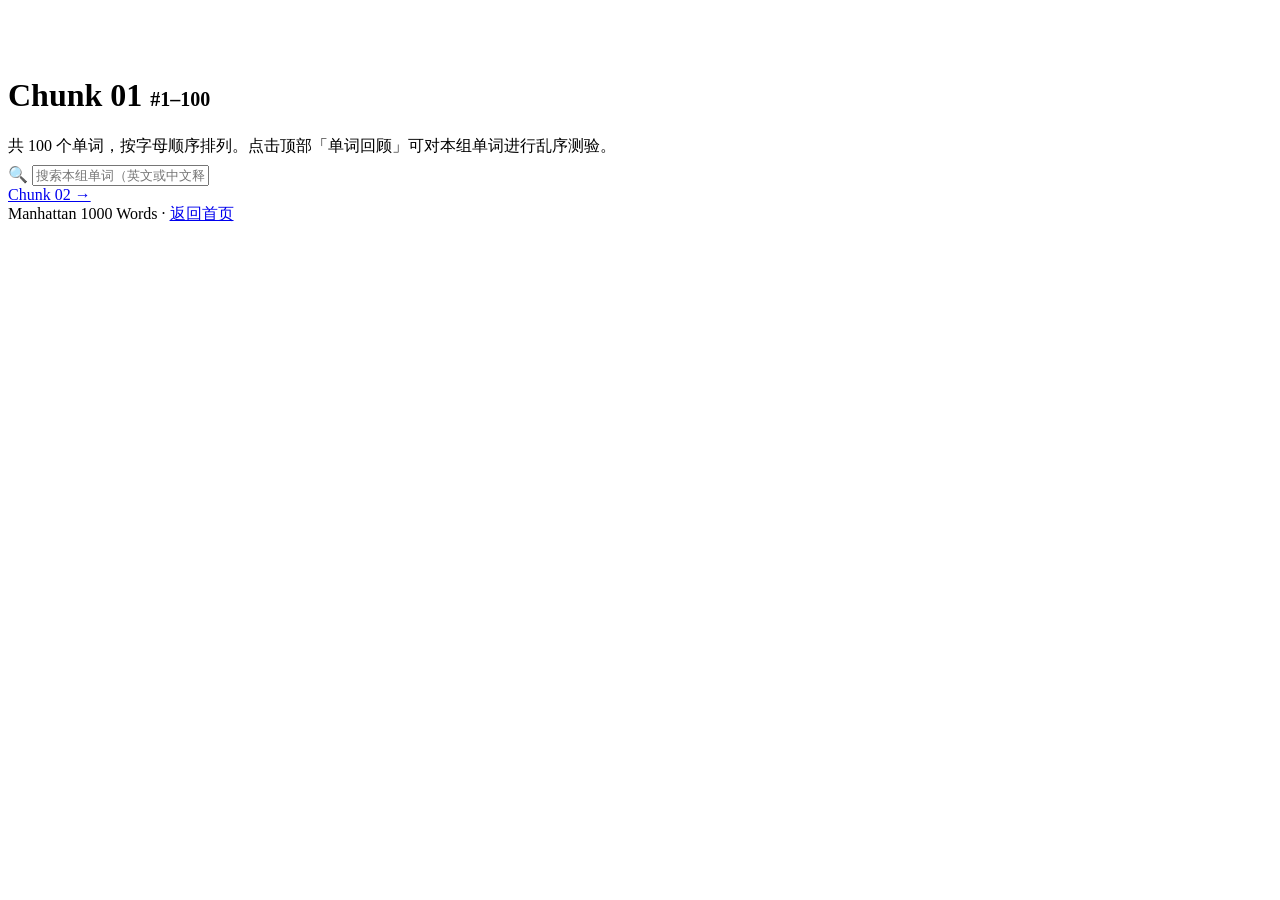
==== pages/chunk-01.html @ 3cc1c59c "Add files via upload" ====
<!DOCTYPE html>
<html lang="zh-CN">
<head>
<meta charset="UTF-8">
<meta name="viewport" content="width=device-width, initial-scale=1.0">
<title>Chunk 01 · #1–100 · Manhattan 1000 Words</title>
<link rel="icon" href="data:image/svg+xml,%3Csvg xmlns=%22http://www.w3.org/2000/svg%22 viewBox=%220 0 100 100%22%3E%3Crect width=%22100%22 height=%22100%22 rx=%2222%22 fill=%22%231C2B48%22/%3E%3Ctext x=%2250%22 y=%2266%22 font-size=%2258%22 text-anchor=%22middle%22 fill=%22white%22 font-family=%22Arial%22%3EM%3C/text%3E%3C/svg%3E">
<link rel="stylesheet" href="../assets/css/style.css">
</head>
<body data-chunk="1">
<div id="nav-mount"></div>

<main class="wrap">
  <header class="hero" style="padding:48px 0 8px;text-align:left">
    <h1 style="font-size:32px">Chunk 01 <span style="color:var(--text-secondary);font-weight:600;font-size:20px">#1–100</span></h1>
    <p style="text-align:left;margin:0">共 100 个单词，按字母顺序排列。点击顶部「单词回顾」可对本组单词进行乱序测验。</p>
  </header>

  <div class="glass search-bar">
    <span>🔍</span>
    <input id="word-search" type="text" placeholder="搜索本组单词（英文或中文释义）...">
  </div>

  <div class="word-list" id="word-list"></div>

  <div class="pager">
    <span></span>
    <a class="btn btn-primary" href="chunk-02.html">Chunk 02 →</a>
  </div>
</main>

<footer class="footer wrap">
  Manhattan 1000 Words · <a href="../index.html">返回首页</a>
</footer>

<script src="../assets/js/common.js"></script>
<script src="../assets/js/chunk-page.js"></script>
<script>GRE.injectNav("chunks");</script>
</body>
</html>
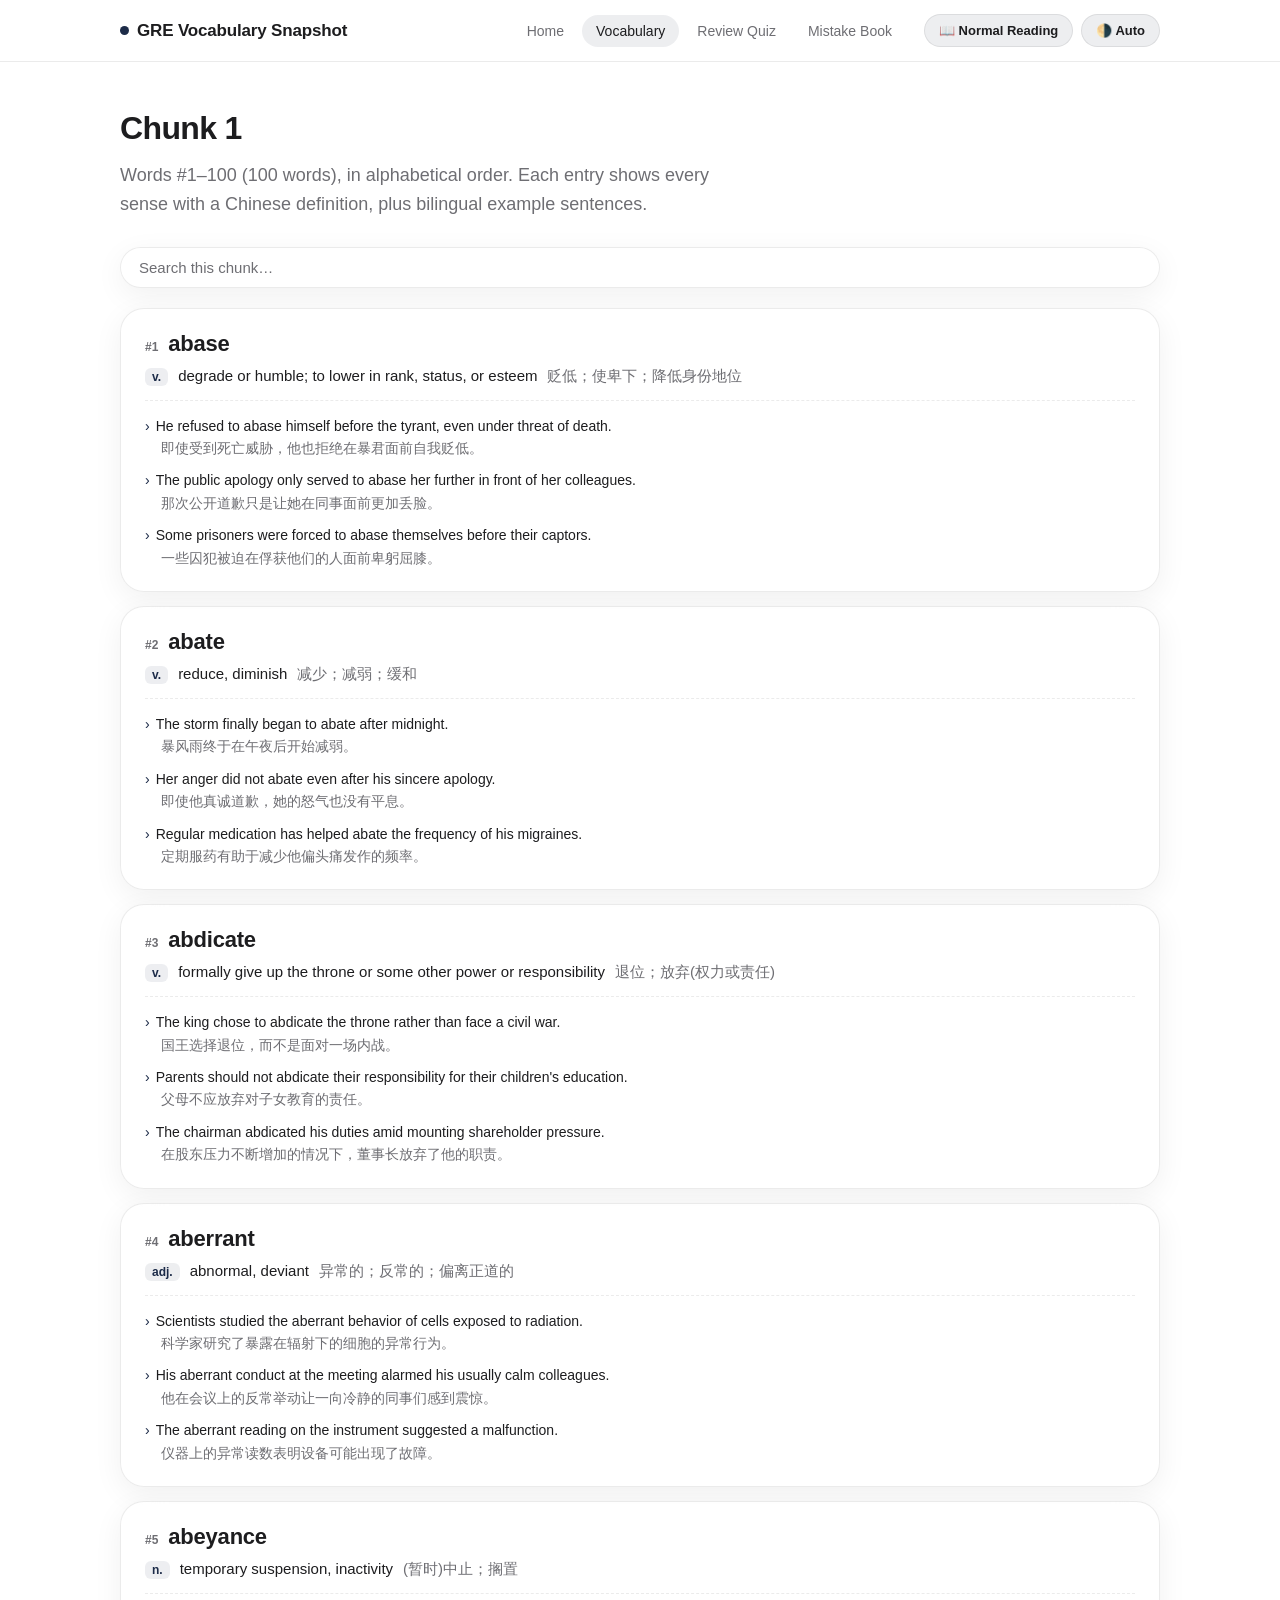
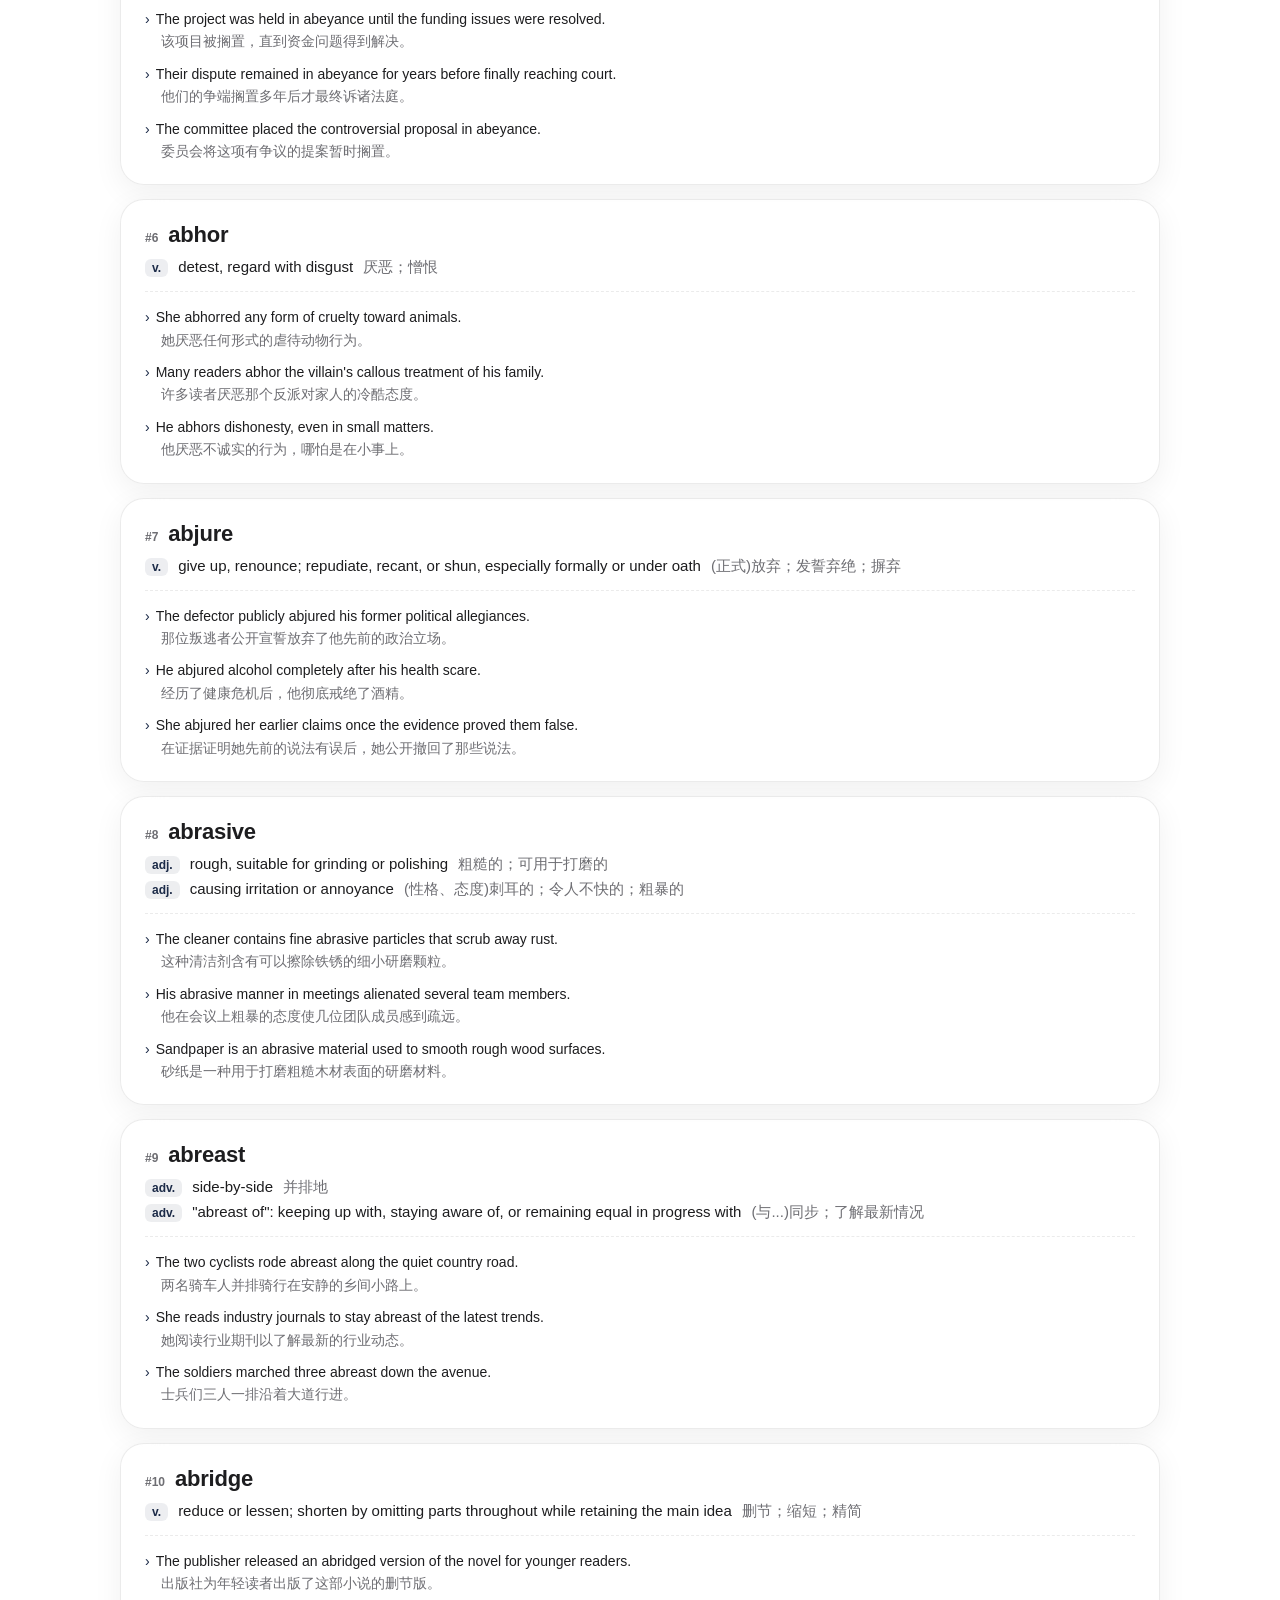
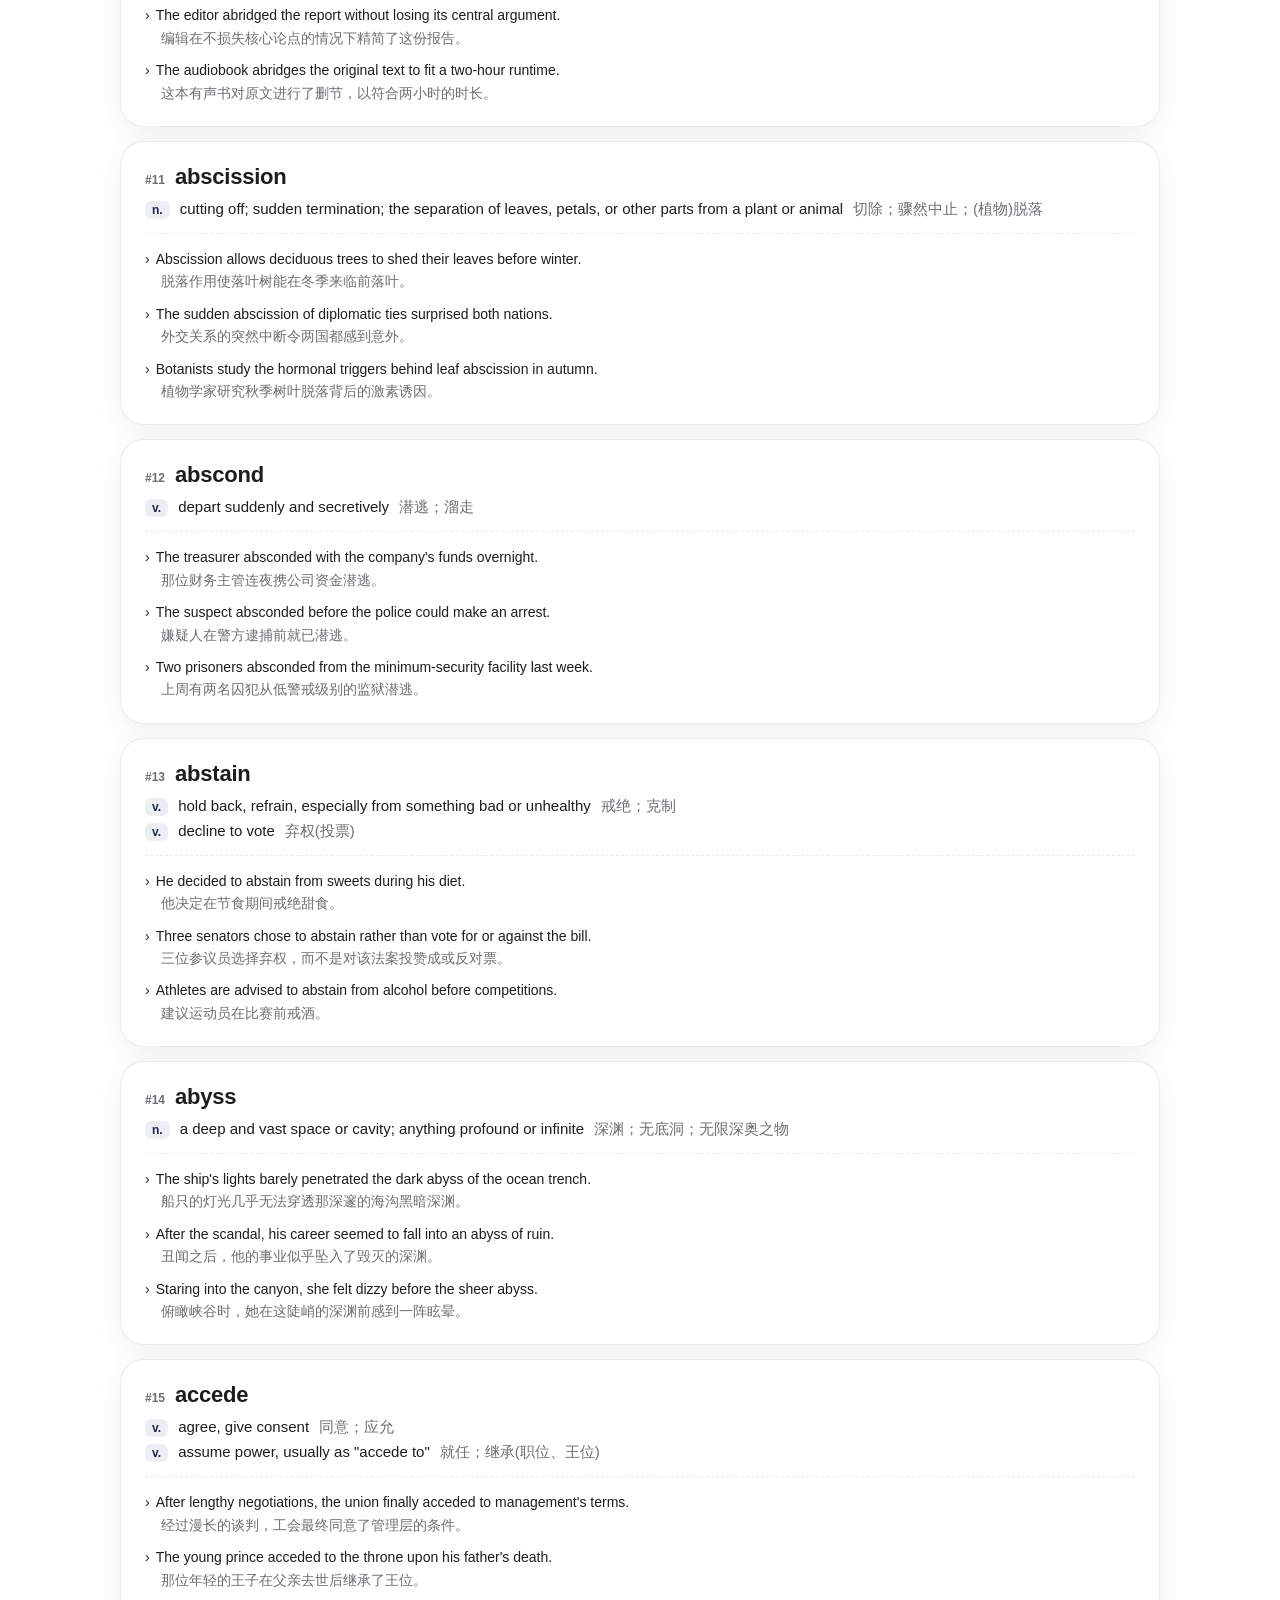
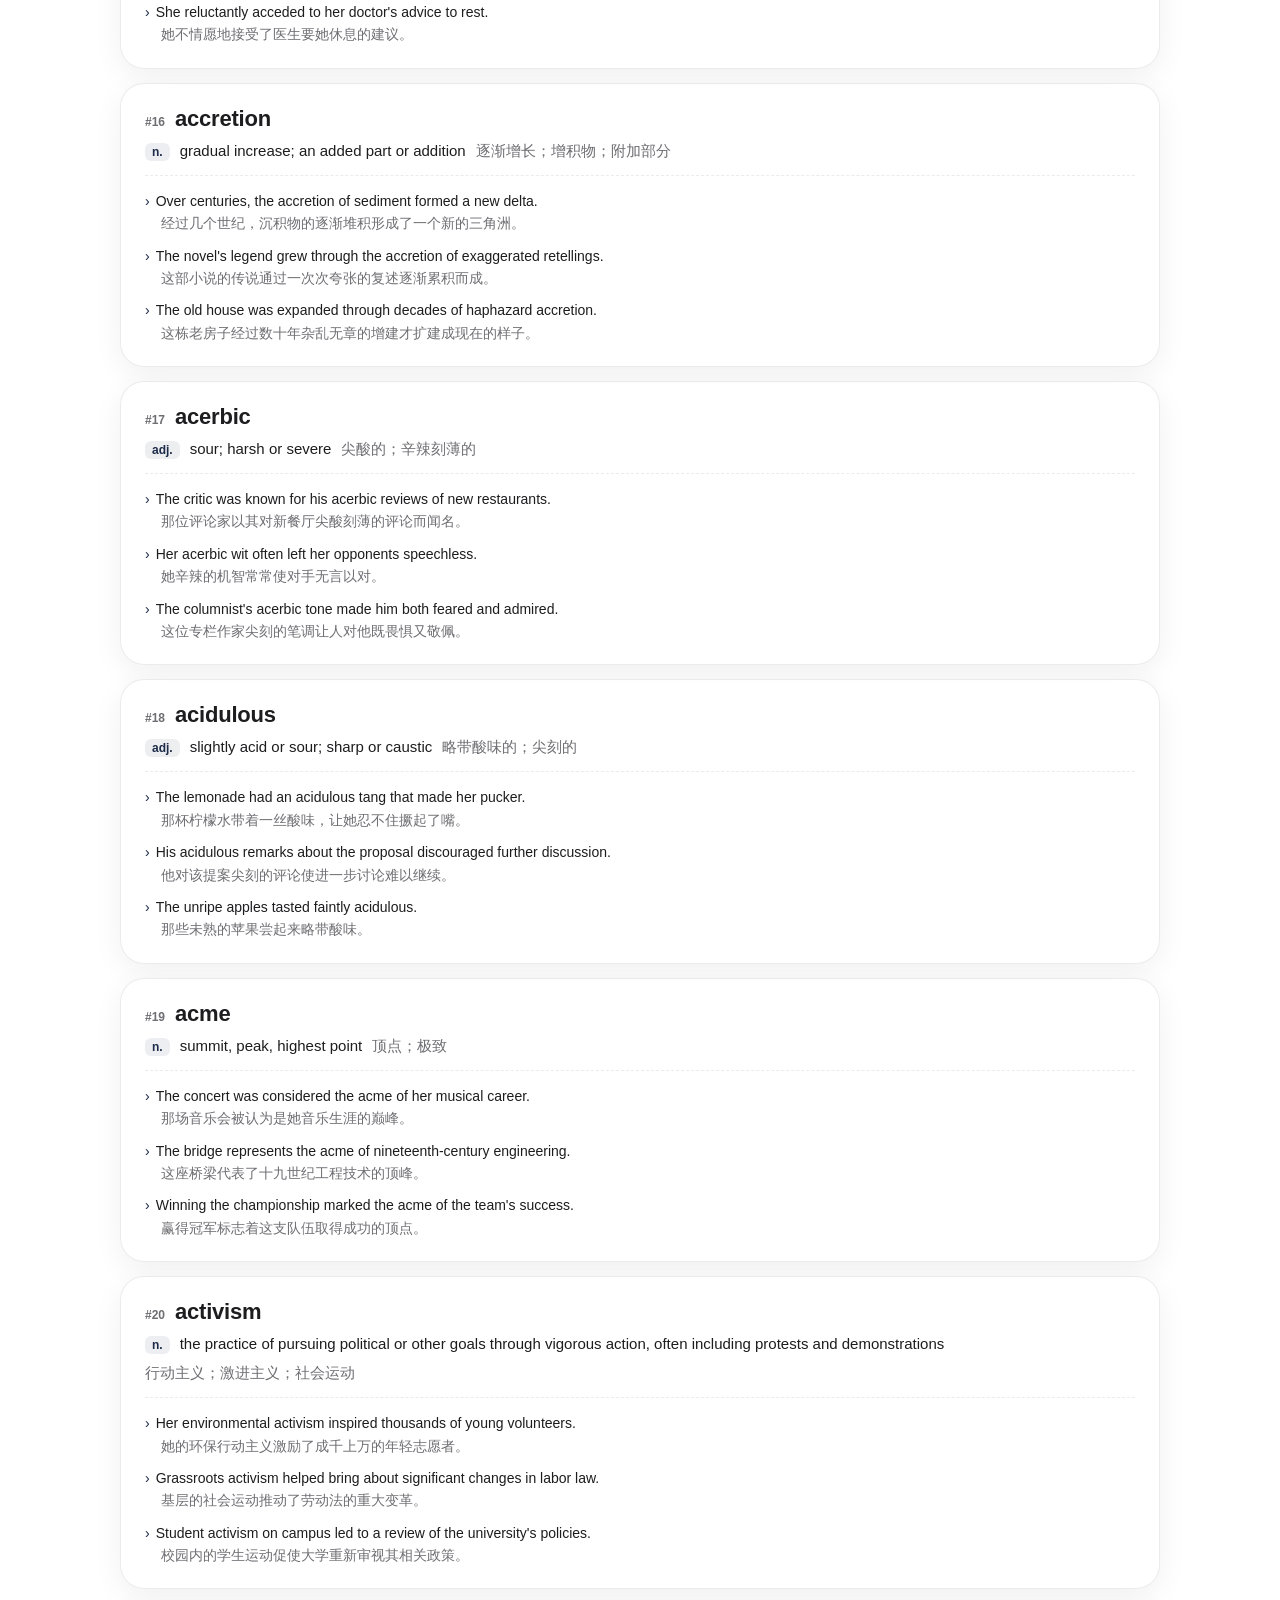
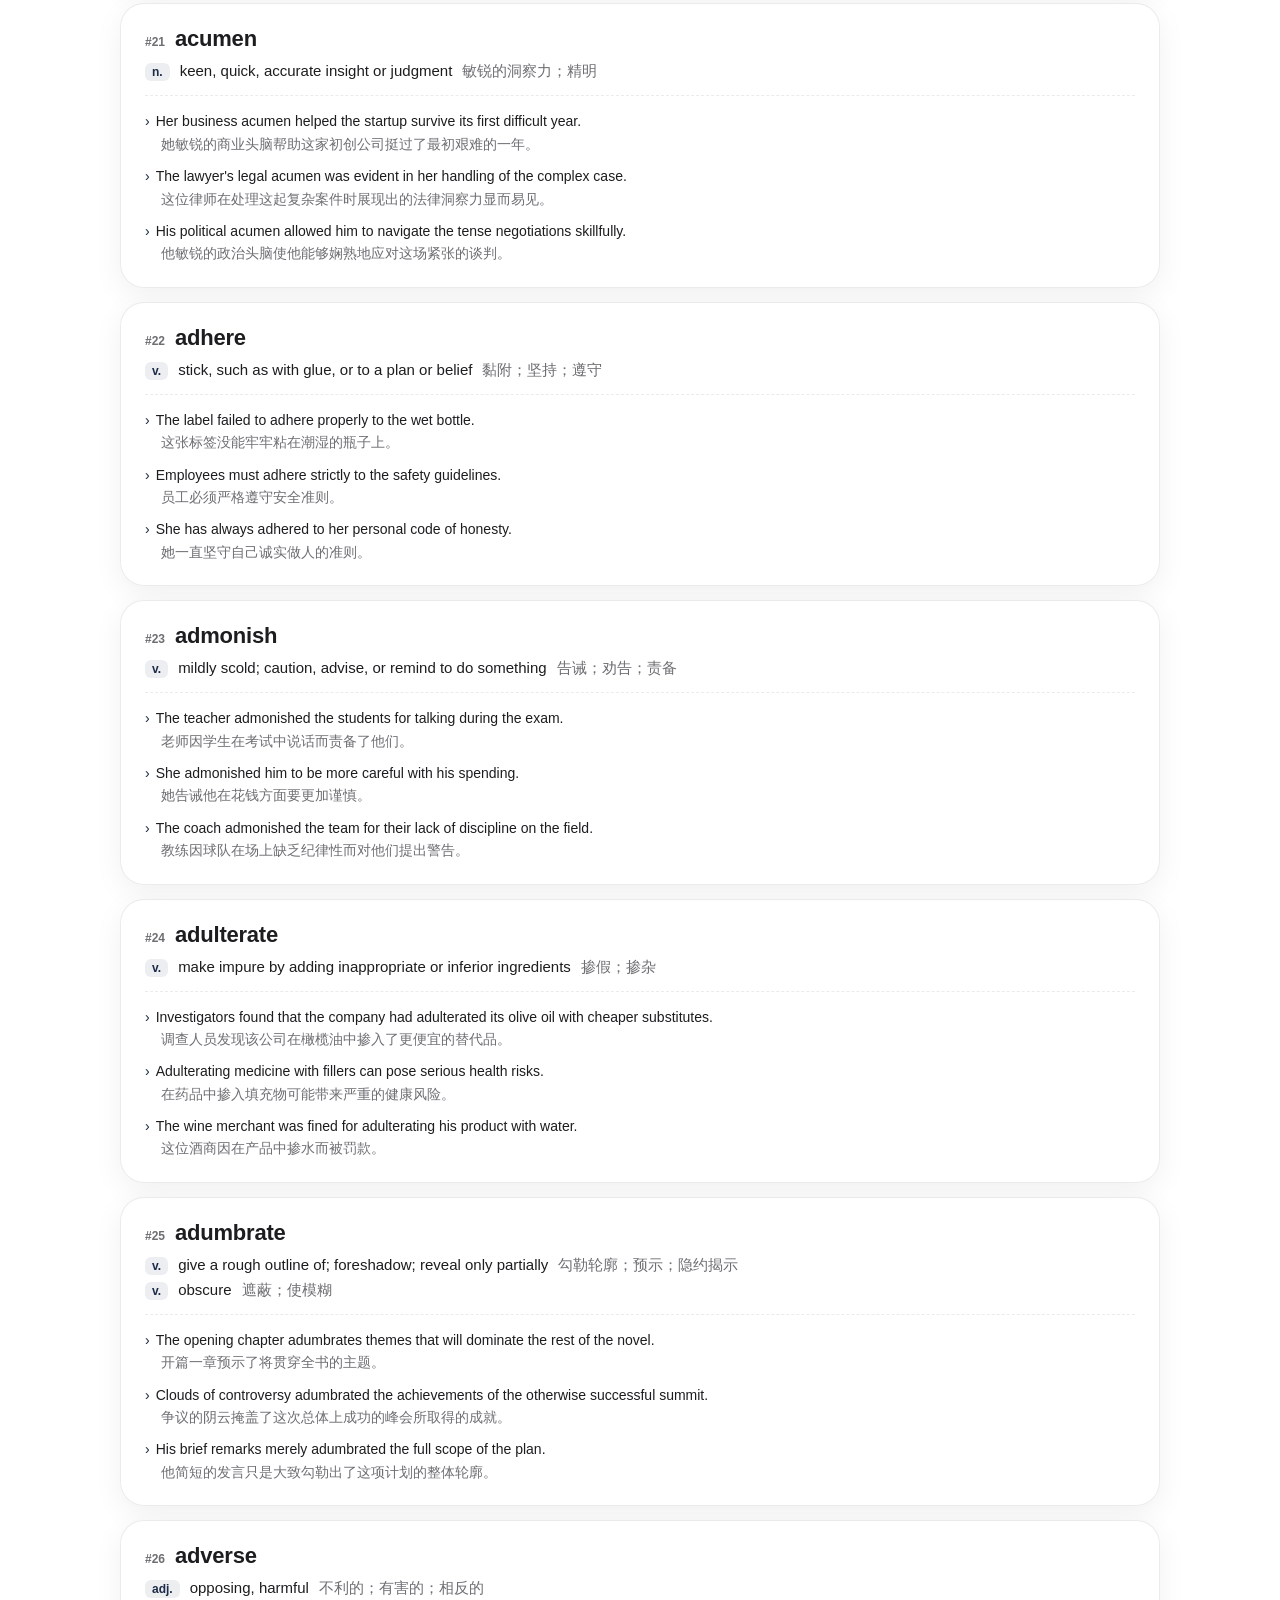
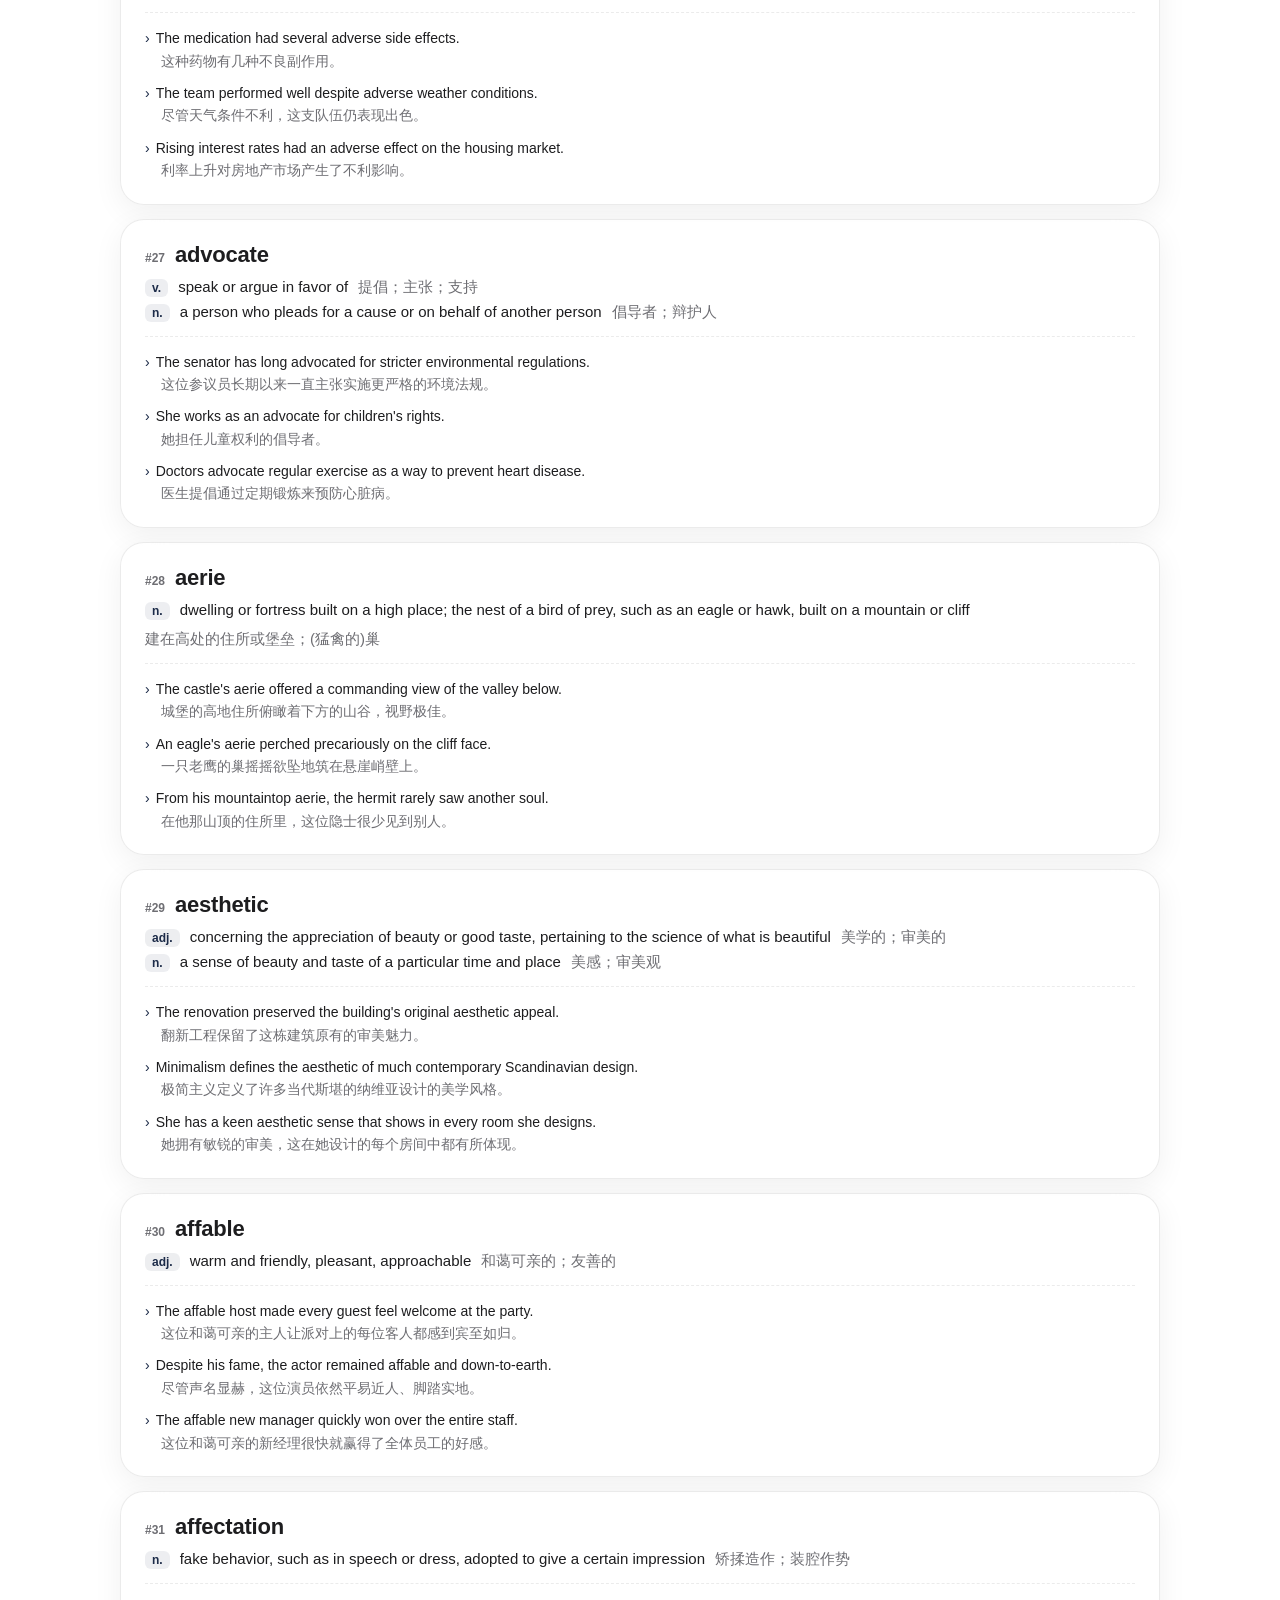
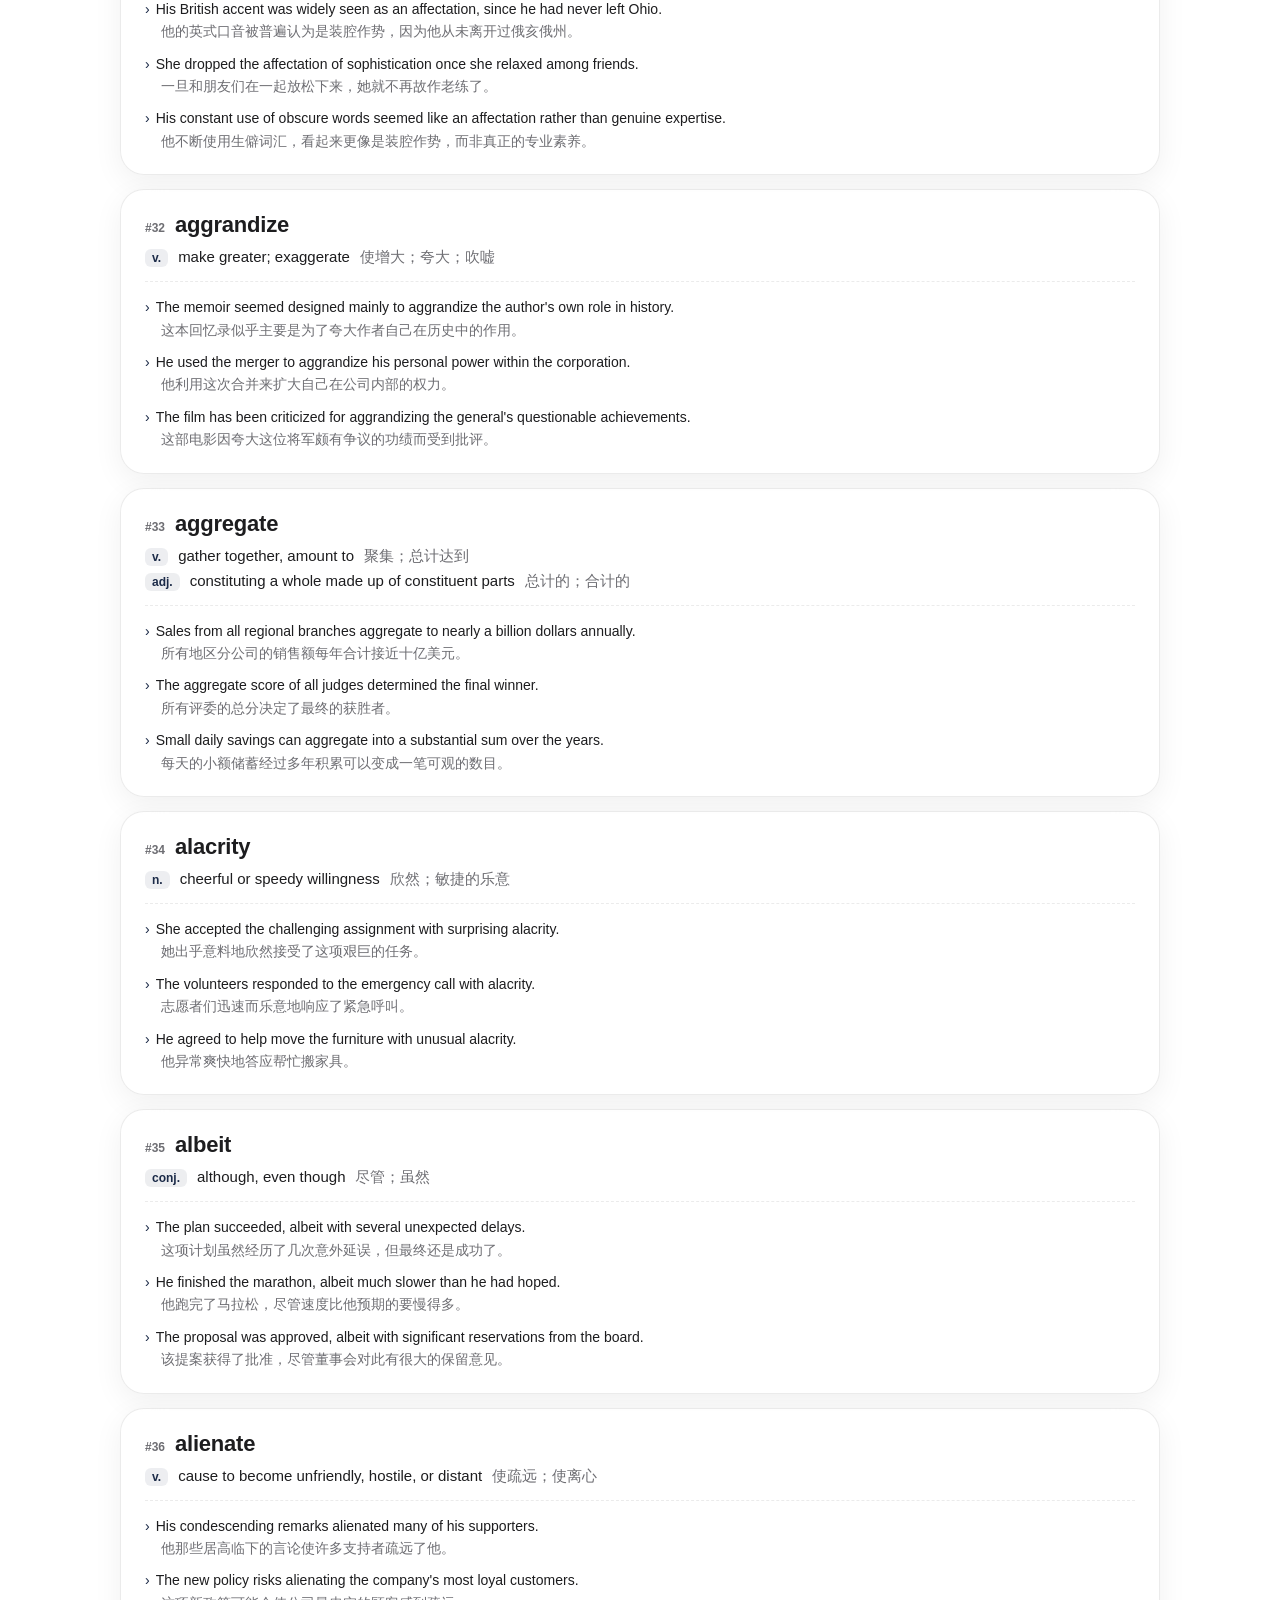
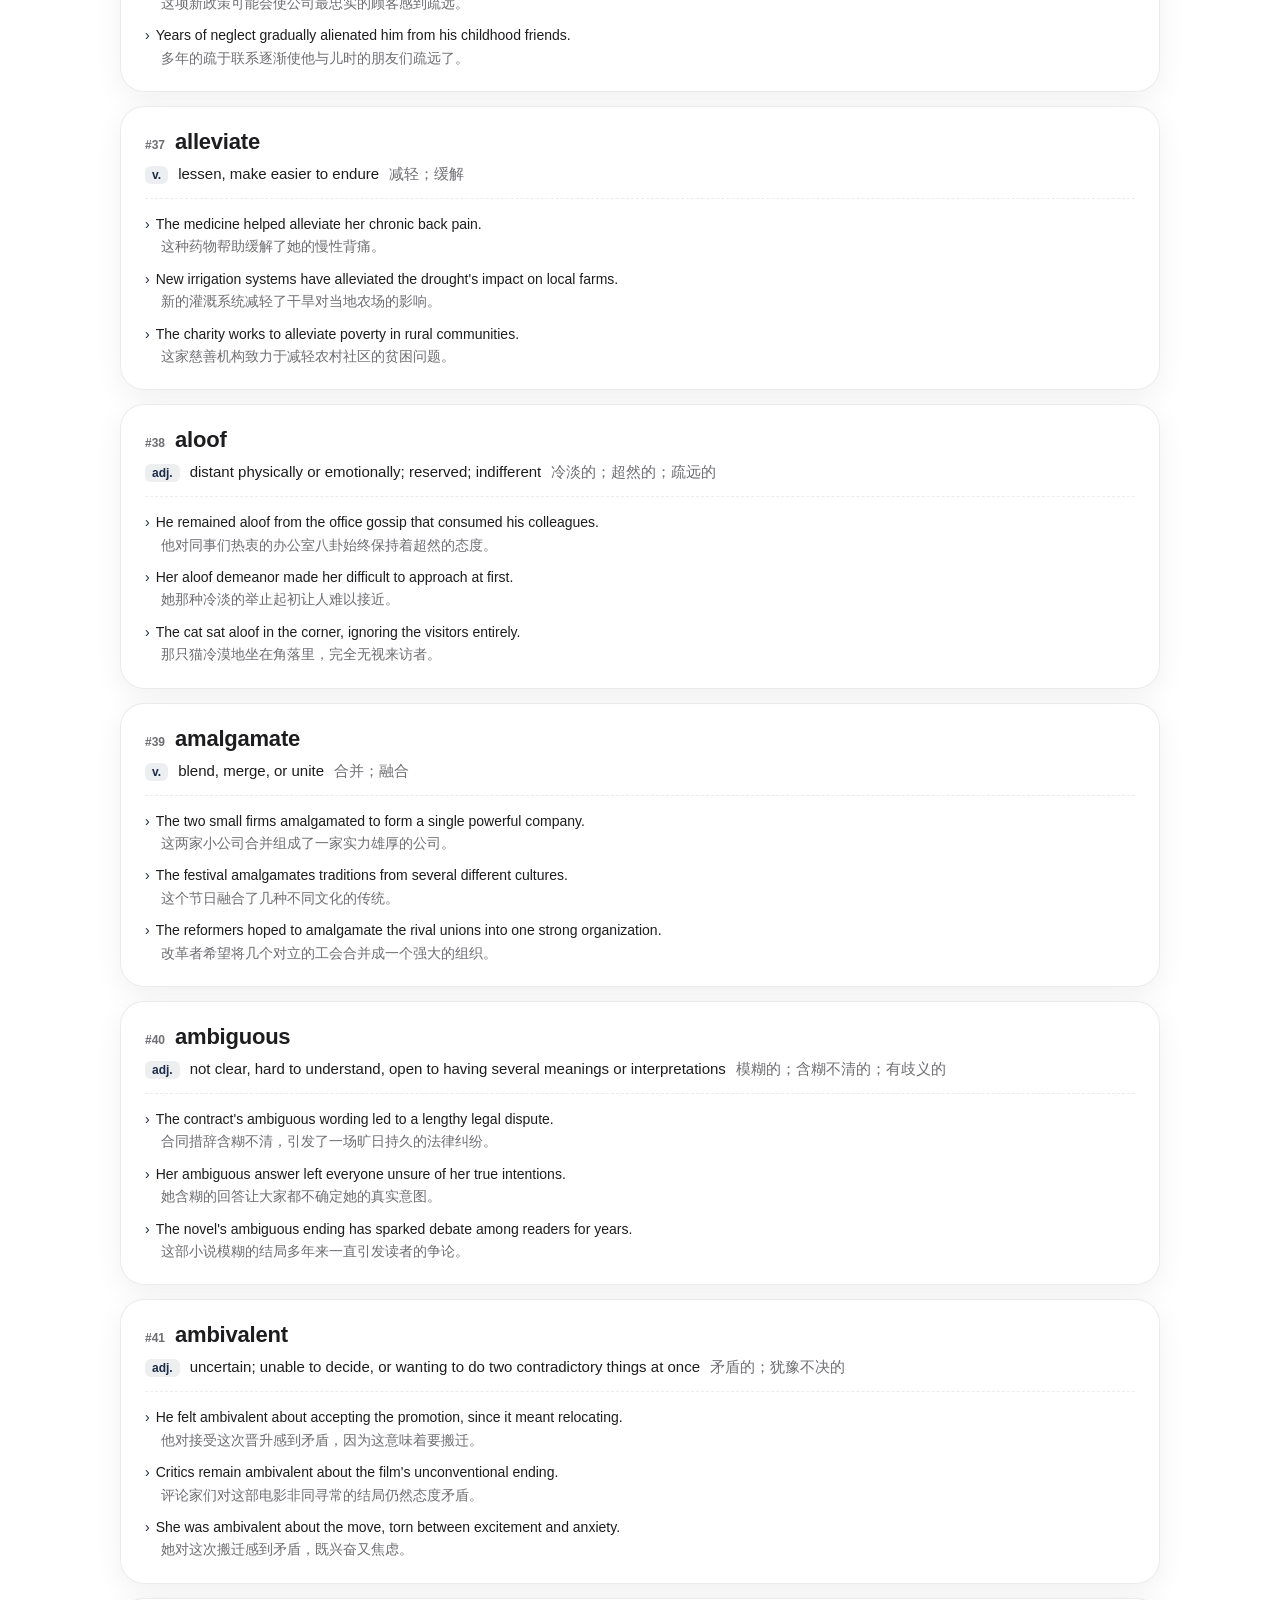
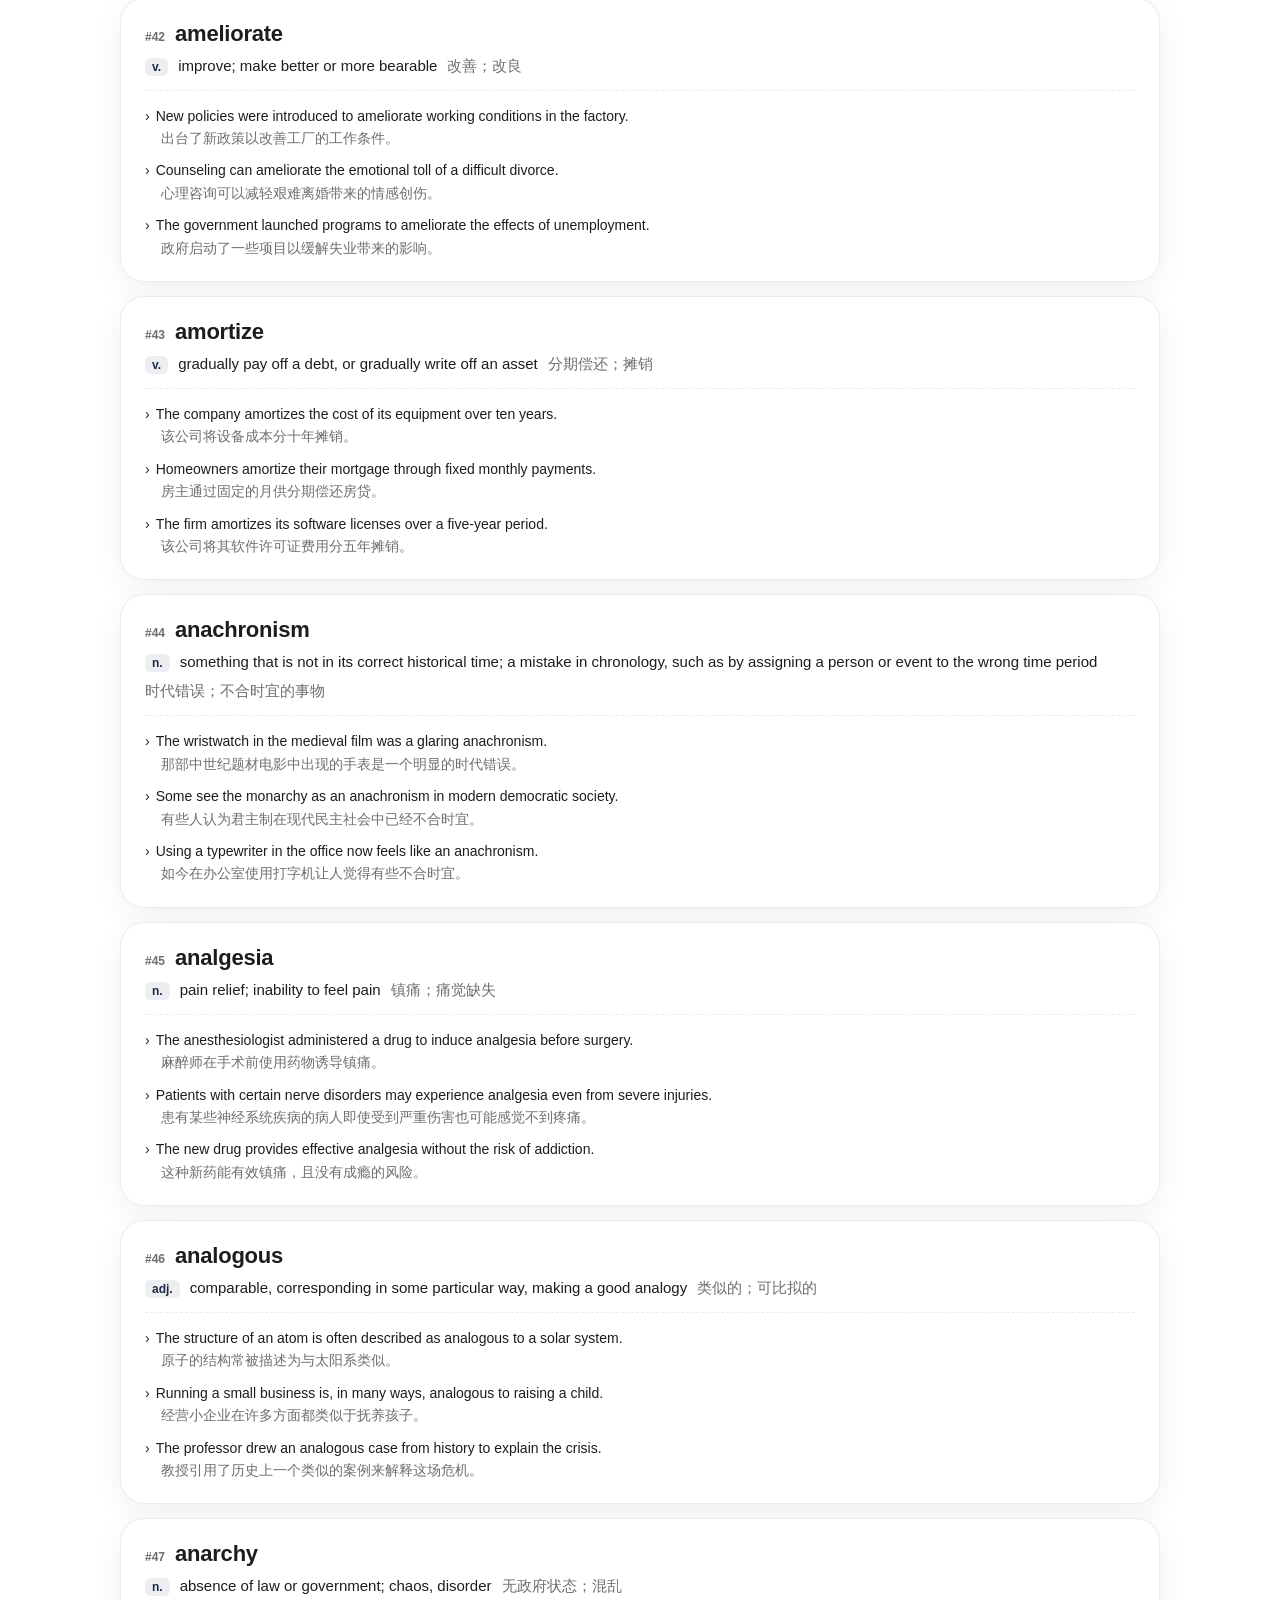
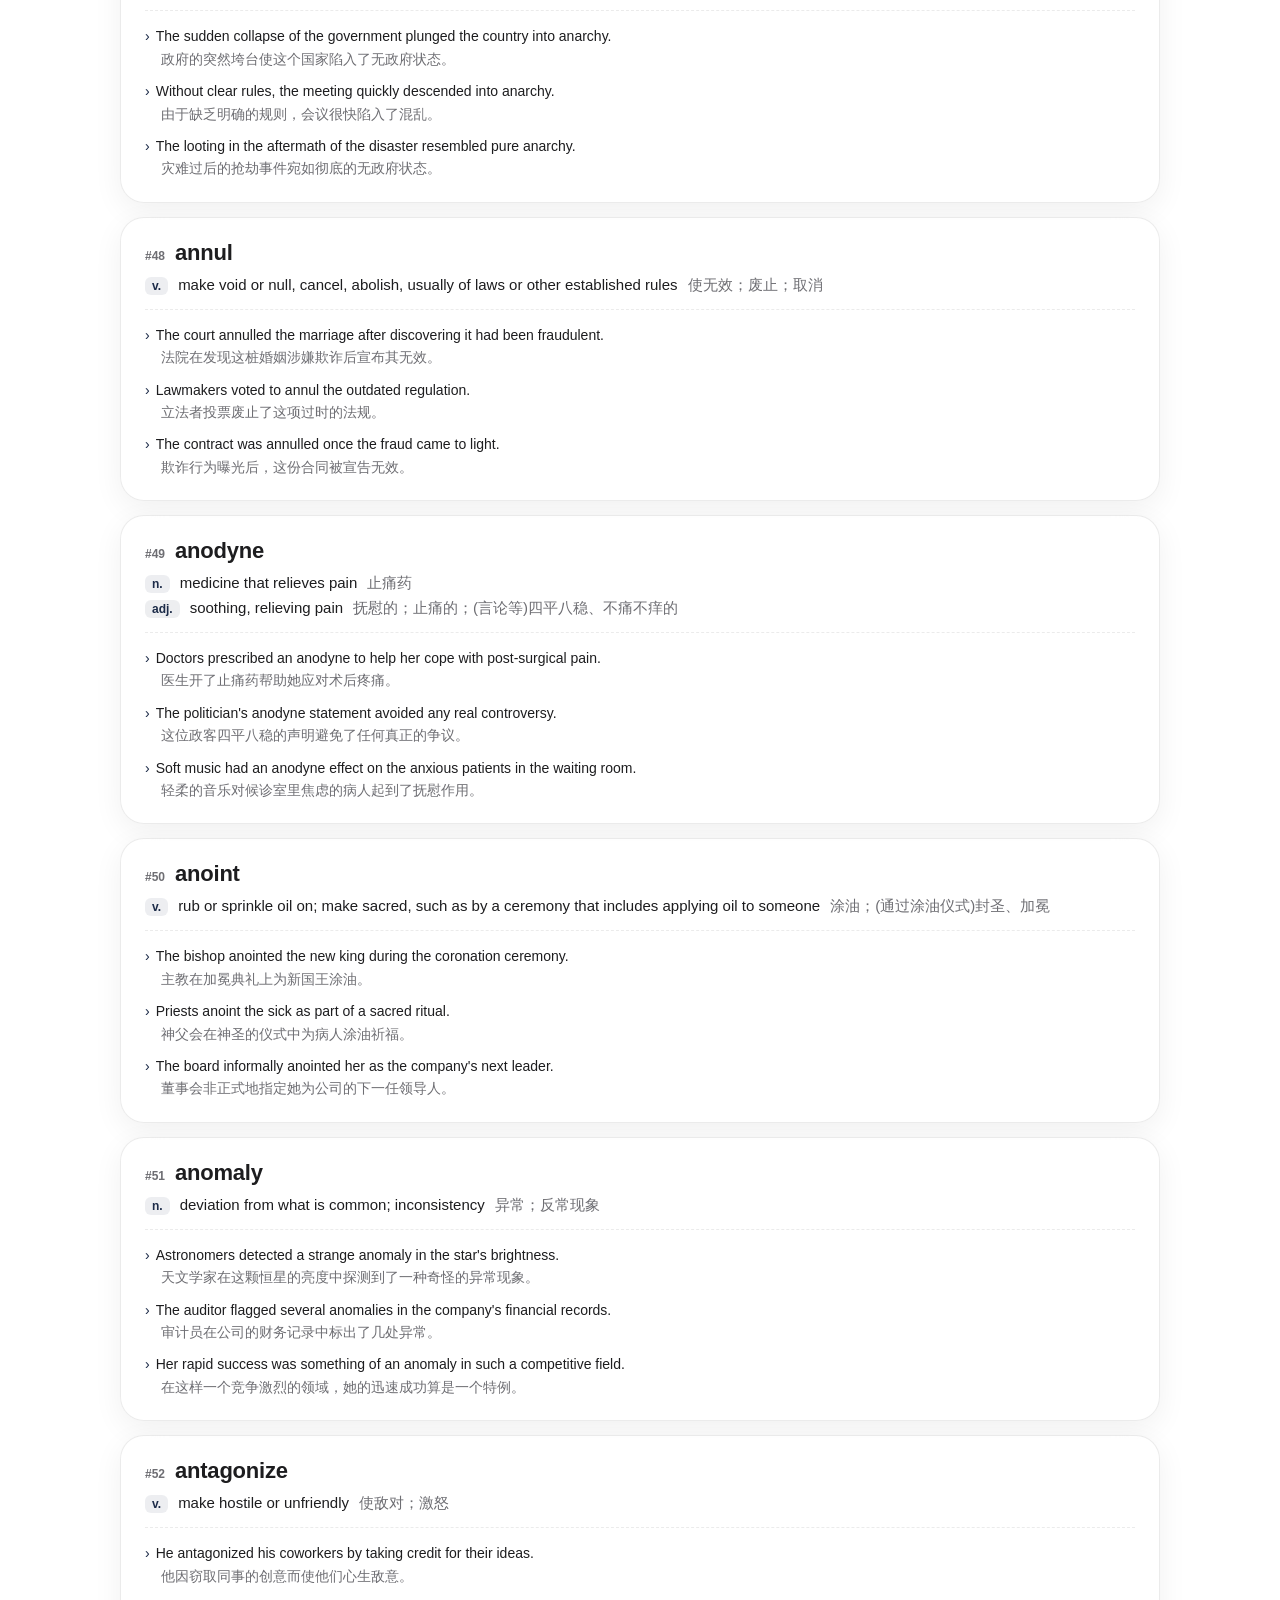
==== commit f35cb4ee: "Add files via upload" ====
--- a/pages/chunk-01.html
+++ b/pages/chunk-01.html
@@ -1,9 +1,9 @@
 <!DOCTYPE html>
-<html lang="zh-CN">
+<html lang="en">
 <head>
 <meta charset="UTF-8">
 <meta name="viewport" content="width=device-width, initial-scale=1.0">
-<title>Chunk 01 · #1–100 · Manhattan 1000 Words</title>
+<title>Chunk 1 (1–100) · GRE Vocabulary Snapshot</title>
 <link rel="icon" href="data:image/svg+xml,%3Csvg xmlns=%22http://www.w3.org/2000/svg%22 viewBox=%220 0 100 100%22%3E%3Crect width=%22100%22 height=%22100%22 rx=%2222%22 fill=%22%231C2B48%22/%3E%3Ctext x=%2250%22 y=%2266%22 font-size=%2258%22 text-anchor=%22middle%22 fill=%22white%22 font-family=%22Arial%22%3EM%3C/text%3E%3C/svg%3E">
 <link rel="stylesheet" href="../assets/css/style.css">
 </head>
@@ -12,29 +12,27 @@
 
 <main class="wrap">
   <header class="hero" style="padding:48px 0 8px;text-align:left">
-    <h1 style="font-size:32px">Chunk 01 <span style="color:var(--text-secondary);font-weight:600;font-size:20px">#1–100</span></h1>
-    <p style="text-align:left;margin:0">共 100 个单词，按字母顺序排列。点击顶部「单词回顾」可对本组单词进行乱序测验。</p>
+    <h1 style="font-size:32px">Chunk 1</h1>
+    <p style="text-align:left;margin:0">Words #1–100 (100 words), in alphabetical order. Each entry shows every sense with a Chinese definition, plus bilingual example sentences.</p>
   </header>
 
   <div class="glass search-bar">
-    <span>🔍</span>
-    <input id="word-search" type="text" placeholder="搜索本组单词（英文或中文释义）...">
+    <input id="search-input" type="text" placeholder="Search this chunk…">
   </div>
 
   <div class="word-list" id="word-list"></div>
 
   <div class="pager">
     <span></span>
-    <a class="btn btn-primary" href="chunk-02.html">Chunk 02 →</a>
+    <a class="btn btn-secondary" href="vocabulary.html">All chunks</a>
+    <a class="btn btn-secondary" href="chunk-02.html">Chunk 2 →</a>
   </div>
 </main>
 
-<footer class="footer wrap">
-  Manhattan 1000 Words · <a href="../index.html">返回首页</a>
-</footer>
+<div id="footer-mount"></div>
 
 <script src="../assets/js/common.js"></script>
 <script src="../assets/js/chunk-page.js"></script>
-<script>GRE.injectNav("chunks");</script>
+<script>GRE.injectNav("vocabulary"); GRE.injectFooter();</script>
 </body>
 </html>
--- a/assets/css/style.css
+++ b/assets/css/style.css
@@ -0,0 +1,597 @@
+/* ==========================================================================
+   Manhattan 1000 Words — Apple-inspired "liquid glass" design system
+   ========================================================================== */
+
+:root {
+  --accent: #1C2B48;
+  --accent-soft: rgba(28, 43, 72, 0.08);
+  --accent-soft-2: rgba(28, 43, 72, 0.14);
+  --bg: #ffffff;
+  --bg-elevated: rgba(255, 255, 255, 0.72);
+  --text: #1d1d1f;
+  --text-secondary: #6e6e73;
+  --border: rgba(0, 0, 0, 0.08);
+  --shadow: 0 8px 30px rgba(0, 0, 0, 0.06);
+  --shadow-strong: 0 16px 48px rgba(0, 0, 0, 0.12);
+  --green: #34c759;
+  --red: #ff3b30;
+  --radius-lg: 24px;
+  --radius-md: 16px;
+  --radius-sm: 10px;
+  --font: -apple-system, BlinkMacSystemFont, "SF Pro Display", "SF Pro Text",
+    "PingFang SC", "Helvetica Neue", "Segoe UI", Arial, sans-serif;
+  color-scheme: light;
+}
+
+:root[data-theme="dark"] {
+  --accent: #c4d8e5;
+  --accent-soft: rgba(196, 216, 229, 0.12);
+  --accent-soft-2: rgba(196, 216, 229, 0.2);
+  --bg: #000000;
+  --bg-elevated: rgba(28, 28, 30, 0.72);
+  --text: #f5f5f7;
+  --text-secondary: #a1a1a6;
+  --border: rgba(255, 255, 255, 0.1);
+  --shadow: 0 8px 30px rgba(0, 0, 0, 0.4);
+  --shadow-strong: 0 16px 48px rgba(0, 0, 0, 0.55);
+  color-scheme: dark;
+}
+
+@media (prefers-color-scheme: dark) {
+  :root:not([data-theme="light"]) {
+    --accent: #c4d8e5;
+    --accent-soft: rgba(196, 216, 229, 0.12);
+    --accent-soft-2: rgba(196, 216, 229, 0.2);
+    --bg: #000000;
+    --bg-elevated: rgba(28, 28, 30, 0.72);
+    --text: #f5f5f7;
+    --text-secondary: #a1a1a6;
+    --border: rgba(255, 255, 255, 0.1);
+    --shadow: 0 8px 30px rgba(0, 0, 0, 0.4);
+    --shadow-strong: 0 16px 48px rgba(0, 0, 0, 0.55);
+    color-scheme: dark;
+  }
+}
+
+* { box-sizing: border-box; }
+
+html, body {
+  margin: 0;
+  padding: 0;
+  background: var(--bg);
+  color: var(--text);
+  font-family: var(--font);
+  -webkit-font-smoothing: antialiased;
+  transition: background-color .35s ease, color .35s ease;
+}
+
+body { min-height: 100vh; padding-bottom: 64px; }
+
+a { color: inherit; text-decoration: none; }
+
+img { max-width: 100%; }
+
+/* ---------- Layout ---------- */
+.wrap {
+  max-width: 1080px;
+  margin: 0 auto;
+  padding: 0 20px;
+}
+
+/* ---------- Nav (liquid glass) ---------- */
+.nav {
+  position: sticky;
+  top: 0;
+  z-index: 100;
+  backdrop-filter: saturate(180%) blur(20px);
+  -webkit-backdrop-filter: saturate(180%) blur(20px);
+  background: var(--bg-elevated);
+  border-bottom: 1px solid var(--border);
+}
+
+.nav-inner {
+  max-width: 1080px;
+  margin: 0 auto;
+  padding: 14px 20px;
+  display: flex;
+  align-items: center;
+  gap: 18px;
+  flex-wrap: wrap;
+}
+
+.brand {
+  font-weight: 700;
+  font-size: 17px;
+  letter-spacing: -0.01em;
+  margin-right: auto;
+  display: flex;
+  align-items: center;
+  gap: 8px;
+  white-space: nowrap;
+}
+
+.brand .dot {
+  width: 9px; height: 9px; border-radius: 50%;
+  background: var(--accent);
+  display: inline-block;
+}
+
+.nav-links {
+  display: flex;
+  gap: 4px;
+  flex-wrap: wrap;
+}
+
+.nav-links a {
+  padding: 8px 14px;
+  border-radius: 999px;
+  font-size: 14px;
+  font-weight: 500;
+  color: var(--text-secondary);
+  transition: background .2s, color .2s;
+}
+
+.nav-links a:hover, .nav-links a.active {
+  background: var(--accent-soft);
+  color: var(--text);
+}
+
+.nav-toggles {
+  display: flex;
+  gap: 8px;
+  align-items: center;
+}
+
+.toggle-btn {
+  border: 1px solid var(--border);
+  background: var(--accent-soft);
+  color: var(--text);
+  border-radius: 999px;
+  padding: 8px 14px;
+  font-size: 13px;
+  font-weight: 600;
+  cursor: pointer;
+  transition: background .2s, transform .1s;
+  font-family: var(--font);
+}
+.toggle-btn:hover { background: var(--accent-soft-2); }
+.toggle-btn:active { transform: scale(0.96); }
+
+/* ---------- Glass surfaces ---------- */
+.glass {
+  background: var(--bg-elevated);
+  backdrop-filter: saturate(180%) blur(20px);
+  -webkit-backdrop-filter: saturate(180%) blur(20px);
+  border: 1px solid var(--border);
+  border-radius: var(--radius-lg);
+  box-shadow: var(--shadow);
+}
+
+/* ---------- Hero ---------- */
+.hero {
+  padding: 72px 0 40px;
+  text-align: center;
+}
+.hero h1 {
+  font-size: clamp(32px, 5vw, 52px);
+  font-weight: 800;
+  letter-spacing: -0.02em;
+  margin: 0 0 14px;
+}
+.hero p {
+  color: var(--text-secondary);
+  font-size: 18px;
+  max-width: 640px;
+  margin: 0 auto;
+  line-height: 1.6;
+}
+
+.hero-actions {
+  margin-top: 28px;
+  display: flex;
+  gap: 12px;
+  justify-content: center;
+  flex-wrap: wrap;
+}
+
+.btn {
+  display: inline-flex;
+  align-items: center;
+  gap: 8px;
+  padding: 13px 24px;
+  border-radius: 999px;
+  font-size: 15px;
+  font-weight: 600;
+  cursor: pointer;
+  border: none;
+  transition: transform .15s ease, box-shadow .15s ease, opacity .15s;
+  font-family: var(--font);
+}
+.btn:active { transform: scale(0.97); }
+.btn-primary {
+  background: var(--accent);
+  color: var(--bg);
+  box-shadow: var(--shadow);
+}
+.btn-primary:hover { opacity: 0.88; }
+.btn-secondary {
+  background: var(--accent-soft);
+  color: var(--text);
+  border: 1px solid var(--border);
+}
+.btn-secondary:hover { background: var(--accent-soft-2); }
+
+/* ---------- Section headings ---------- */
+.section-title {
+  font-size: 24px;
+  font-weight: 800;
+  letter-spacing: -0.01em;
+  margin: 56px 0 20px;
+}
+.section-sub { color: var(--text-secondary); margin-top: -12px; margin-bottom: 20px; font-size: 15px; }
+
+/* ---------- Chunk grid ---------- */
+.grid {
+  display: grid;
+  grid-template-columns: repeat(auto-fill, minmax(200px, 1fr));
+  gap: 16px;
+}
+
+/* Fixed 5-column (2-row) chunk grid, used on the Vocabulary page */
+.vocab-grid {
+  display: grid;
+  grid-template-columns: repeat(5, 1fr);
+  gap: 16px;
+}
+@media (max-width: 860px) {
+  .vocab-grid { grid-template-columns: repeat(3, 1fr); }
+}
+@media (max-width: 560px) {
+  .vocab-grid { grid-template-columns: repeat(2, 1fr); }
+}
+
+.chunk-card {
+  padding: 22px 20px;
+  display: flex;
+  flex-direction: column;
+  gap: 10px;
+  transition: transform .2s ease, box-shadow .2s ease;
+}
+.chunk-card:hover { transform: translateY(-4px); box-shadow: var(--shadow-strong); }
+.chunk-card .num {
+  font-size: 13px;
+  font-weight: 700;
+  color: var(--accent);
+  text-transform: uppercase;
+  letter-spacing: .06em;
+}
+.chunk-card .range {
+  font-size: 20px;
+  font-weight: 700;
+}
+.chunk-card .count {
+  font-size: 13px;
+  color: var(--text-secondary);
+}
+
+/* ---------- Feature cards (index) ---------- */
+.feature-grid {
+  display: grid;
+  grid-template-columns: repeat(auto-fit, minmax(260px, 1fr));
+  gap: 18px;
+  margin-top: 16px;
+}
+.feature-card {
+  padding: 26px;
+}
+.feature-card h3 { margin: 8px 0 6px; font-size: 18px; }
+.feature-card p { margin: 0; color: var(--text-secondary); font-size: 14px; line-height: 1.55; }
+.feature-card .emoji { font-size: 26px; }
+
+/* ---------- Word cards (chunk pages) ---------- */
+.word-list {
+  display: flex;
+  flex-direction: column;
+  gap: 14px;
+  margin-top: 20px;
+}
+
+.word-card {
+  padding: 22px 24px;
+}
+
+.word-head {
+  display: flex;
+  align-items: baseline;
+  gap: 10px;
+  flex-wrap: wrap;
+  margin-bottom: 10px;
+}
+.word-head .idx {
+  font-size: 12px;
+  color: var(--text-secondary);
+  font-weight: 600;
+}
+.word-head .word {
+  font-size: 22px;
+  font-weight: 800;
+  letter-spacing: -0.01em;
+}
+
+.sense {
+  display: flex;
+  gap: 10px;
+  margin: 6px 0;
+  align-items: baseline;
+  flex-wrap: wrap;
+}
+.sense .pos {
+  font-size: 12px;
+  font-weight: 700;
+  color: var(--accent);
+  background: var(--accent-soft);
+  border-radius: 6px;
+  padding: 2px 7px;
+  flex-shrink: 0;
+}
+.sense .en { font-size: 15px; }
+.sense .zh { font-size: 15px; color: var(--text-secondary); }
+
+.examples {
+  margin-top: 14px;
+  padding-top: 14px;
+  border-top: 1px dashed var(--border);
+  display: flex;
+  flex-direction: column;
+  gap: 10px;
+}
+.example { font-size: 14px; line-height: 1.6; }
+.example .en { color: var(--text); }
+.example .zh { color: var(--text-secondary); }
+.example .bullet { color: var(--accent); margin-right: 6px; }
+
+/* ---------- Search bar ---------- */
+.search-bar {
+  display: flex;
+  align-items: center;
+  gap: 10px;
+  padding: 10px 16px;
+  margin: 20px 0;
+}
+.search-bar input {
+  flex: 1;
+  border: none;
+  outline: none;
+  background: transparent;
+  color: var(--text);
+  font-size: 15px;
+  font-family: var(--font);
+}
+.search-bar input::placeholder { color: var(--text-secondary); }
+
+/* ---------- Chunk pager ---------- */
+.pager {
+  display: flex;
+  justify-content: space-between;
+  margin-top: 32px;
+  gap: 12px;
+}
+
+/* ---------- Review page ---------- */
+.setup-panel {
+  padding: 28px;
+  margin-top: 20px;
+}
+.setup-block { margin-bottom: 26px; }
+.setup-block h3 { margin: 0 0 12px; font-size: 15px; font-weight: 700; }
+.chip-row { display: flex; flex-wrap: wrap; gap: 8px; }
+.chip {
+  padding: 9px 16px;
+  border-radius: 999px;
+  border: 1px solid var(--border);
+  background: var(--accent-soft);
+  font-size: 14px;
+  font-weight: 600;
+  cursor: pointer;
+  transition: background .15s;
+  user-select: none;
+}
+.chip.selected { background: var(--accent); color: var(--bg); border-color: var(--accent); }
+.chip:hover:not(.selected) { background: var(--accent-soft-2); }
+
+.direction-row { display: flex; gap: 10px; }
+.direction-card {
+  flex: 1;
+  padding: 16px;
+  border-radius: var(--radius-md);
+  border: 1px solid var(--border);
+  background: var(--accent-soft);
+  cursor: pointer;
+  text-align: center;
+  font-weight: 600;
+  transition: background .15s;
+}
+.direction-card.selected { background: var(--accent); color: var(--bg); }
+
+/* Flashcard */
+.card-stage {
+  margin-top: 24px;
+  display: flex;
+  flex-direction: column;
+  align-items: center;
+  gap: 22px;
+}
+.progress-bar {
+  width: 100%;
+  max-width: 560px;
+  height: 6px;
+  border-radius: 999px;
+  background: var(--accent-soft);
+  overflow: hidden;
+}
+.progress-fill {
+  height: 100%;
+  background: var(--accent);
+  transition: width .25s ease;
+}
+.progress-label { font-size: 13px; color: var(--text-secondary); }
+
+.flashcard {
+  width: 100%;
+  max-width: 560px;
+  min-height: 260px;
+  padding: 40px 32px;
+  display: flex;
+  flex-direction: column;
+  align-items: center;
+  justify-content: center;
+  text-align: center;
+  gap: 18px;
+}
+.flashcard .prompt {
+  font-size: 30px;
+  font-weight: 800;
+  letter-spacing: -0.01em;
+}
+.flashcard .hint {
+  font-size: 13px;
+  color: var(--text-secondary);
+}
+.reveal-block {
+  margin-top: 6px;
+  display: flex;
+  flex-direction: column;
+  gap: 10px;
+  width: 100%;
+}
+.reveal-block .sense { justify-content: center; }
+.reveal-block .examples { text-align: left; }
+
+.judge-row { display: flex; gap: 20px; margin-top: 8px; }
+.circle-btn {
+  width: 64px; height: 64px;
+  border-radius: 50%;
+  border: none;
+  cursor: pointer;
+  font-size: 26px;
+  color: #fff;
+  display: flex; align-items: center; justify-content: center;
+  transition: transform .12s ease;
+  box-shadow: var(--shadow);
+}
+.circle-btn:active { transform: scale(0.9); }
+.circle-btn.green { background: var(--green); }
+.circle-btn.red { background: var(--red); }
+
+.key-hints {
+  display: flex;
+  gap: 18px;
+  justify-content: center;
+  flex-wrap: wrap;
+  margin-top: 10px;
+}
+.key-hint {
+  font-size: 13px;
+  color: var(--text-secondary);
+  display: flex;
+  align-items: center;
+  gap: 6px;
+}
+kbd {
+  font-family: var(--font);
+  font-size: 12px;
+  font-weight: 700;
+  padding: 3px 8px;
+  border-radius: 6px;
+  background: var(--accent-soft-2);
+  border: 1px solid var(--border);
+}
+
+.session-summary { text-align: center; padding: 40px; }
+.session-summary .big-num { font-size: 48px; font-weight: 800; }
+
+/* ---------- Wrong book ---------- */
+.wrongbook-toolbar {
+  display: flex;
+  justify-content: space-between;
+  align-items: center;
+  gap: 12px;
+  flex-wrap: wrap;
+  margin: 20px 0;
+}
+table.wrongtable {
+  width: 100%;
+  border-collapse: collapse;
+  margin-top: 10px;
+  overflow: hidden;
+  border-radius: var(--radius-md);
+}
+table.wrongtable th, table.wrongtable td {
+  padding: 12px 16px;
+  text-align: left;
+  border-bottom: 1px solid var(--border);
+  font-size: 14px;
+}
+table.wrongtable th {
+  font-size: 12px;
+  text-transform: uppercase;
+  letter-spacing: .04em;
+  color: var(--text-secondary);
+}
+table.wrongtable tr:last-child td { border-bottom: none; }
+.count-badge {
+  display: inline-flex;
+  align-items: center;
+  justify-content: center;
+  min-width: 26px;
+  padding: 2px 8px;
+  border-radius: 999px;
+  background: var(--accent-soft-2);
+  color: var(--accent);
+  font-weight: 700;
+  font-size: 13px;
+}
+.empty-state {
+  text-align: center;
+  padding: 60px 20px;
+  color: var(--text-secondary);
+}
+
+/* ---------- Footnote CTA (star / feedback note above footer) ---------- */
+.footnote-cta {
+  margin-top: 48px;
+  text-align: center;
+  font-size: 14px;
+  line-height: 1.6;
+  color: var(--text-secondary);
+}
+
+/* ---------- Footer ---------- */
+.footer {
+  margin-top: 80px;
+  padding: 30px 0;
+  text-align: center;
+  color: var(--text-secondary);
+  font-size: 13px;
+}
+.footer a { color: var(--accent); font-weight: 600; }
+
+/* ---------- Bionic reading ---------- */
+b.bionic-strong { font-weight: 800; }
+
+/* ---------- Responsive ---------- */
+@media (max-width: 640px) {
+  .nav-inner { padding: 10px 16px; }
+  .hero { padding: 48px 0 28px; }
+  .word-head .word { font-size: 19px; }
+  .flashcard { padding: 28px 20px; min-height: 220px; }
+  .flashcard .prompt { font-size: 24px; }
+}
+
+/* ---------- Print (PDF export) ---------- */
+@media print {
+  .nav, .footer, .no-print { display: none !important; }
+  body { background: #fff !important; color: #000 !important; }
+  .glass { box-shadow: none !important; border: 1px solid #ccc !important; backdrop-filter: none !important; background: #fff !important; }
+  table.wrongtable th, table.wrongtable td { color: #000 !important; border-color: #999 !important; }
+}
